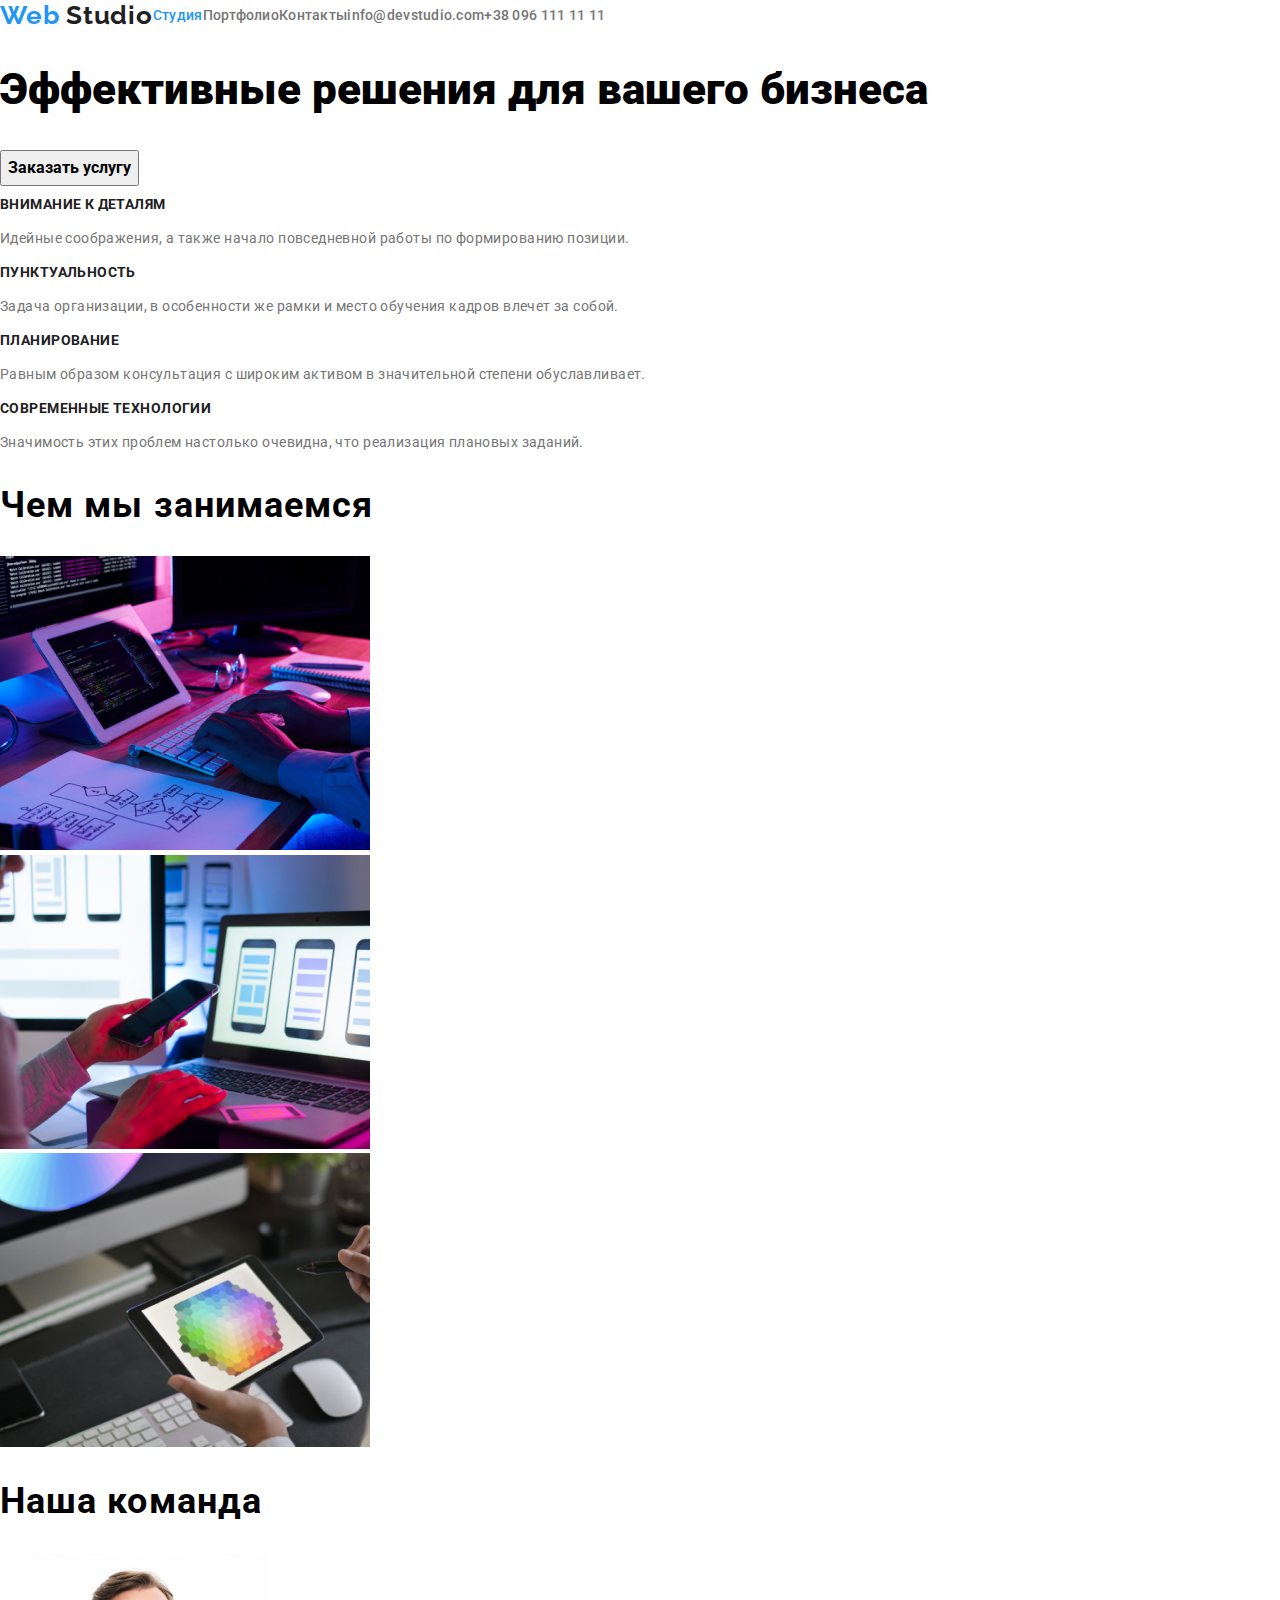
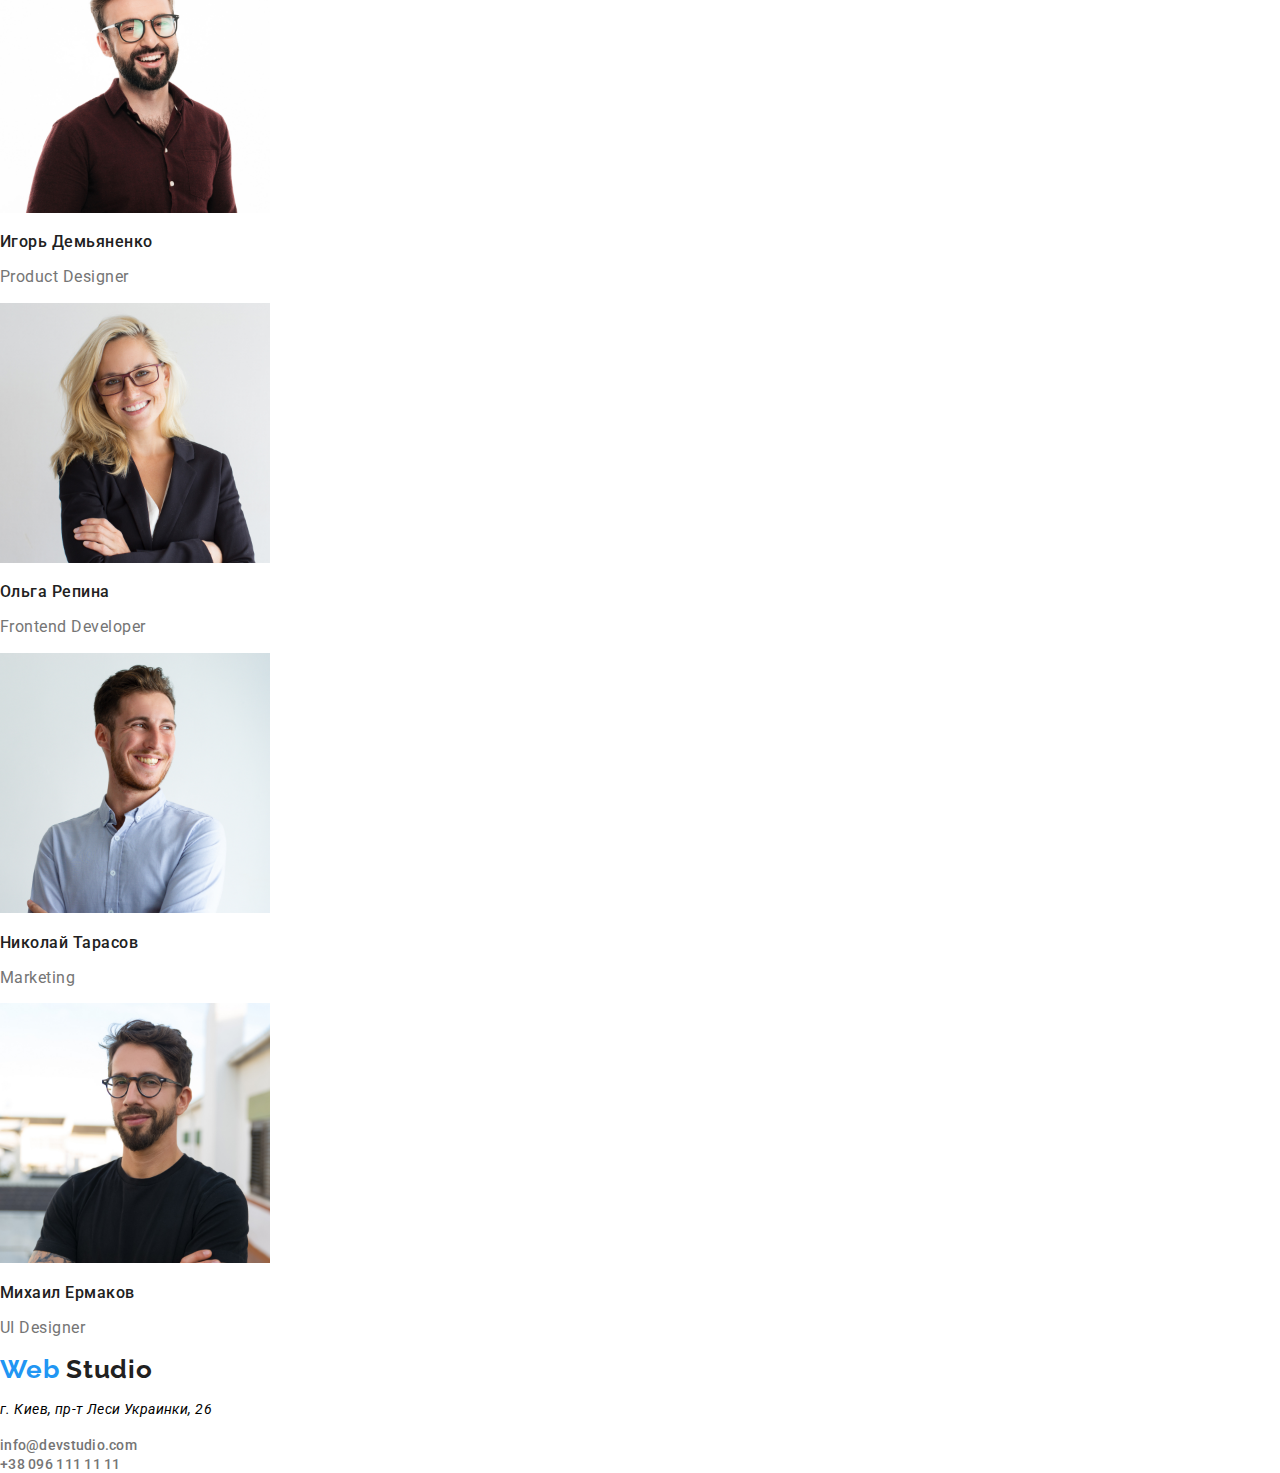
==== index.html @ 4aa6d421 "display:flex" ====
<!DOCTYPE html>
<html lang="ru">
<head>
    <meta charset="UTF-8">
    <meta name="viewport" content="width=device-width, initial-scale=1.0">
    <title lang="en">Webstudio</title>
    <link rel="preconnect" href="https://fonts.gstatic.com">
    <link href="https://fonts.googleapis.com/css2?family=Raleway:wght@700&family=Roboto:wght@100;500;700&display=swap"
    rel="stylesheet">
    <link rel="stylesheet" href="https://cdnjs.cloudflare.com/ajax/libs/modern-normalize/1.0.0/modern-normalize.min.css">
    <link rel="stylesheet" href="./css/styles.css">
</head>
<body class="body">
    
    <header class="header">
    
          <nav class="navigation">
         <a href="./index.html" class="logo"><span class="logo-accent">Web </span>Studio</a> 
        
         <ul class="navigation-list">
            <li class="navigation-list-item">
                <a href="./index.html" class="link current">Студия</a>
            </li>
            <li class="navigation-list-item">
                <a href="./portfolio.html" class="link">Портфолио</a>
            </li>
            <li class="navigation-list-item">
                <a href="Контакты" class="link">Контакты</a>
            </li>
       </ul>
    </nav>
       <address class="address">
            <ul class="address-list">
           <li><a class="header-mail current" href="mailto:info@devstudio.com">info@devstudio.com</a></li>
           <li><a class="header-phone" href="tel:+380961111111">+38 096 111 11 11</a></li>
            </ul>
       </address>
    
    
    </header>
  
    <!-- Герой -->
    <main class="main-page">
        <section class="hero">
            <h1 class="main-title">Эффективные решения для вашего бизнеса</h1>
            <button class="main-btn"  type="button">Заказать услугу</button>
        </section>
        <!-- Особенности-->
        <section class="main-information">
    <ul class="main-info-item">
        <li class="main-info-link">
            <h2 class="main-info-title">Внимание к деталям</h2>
            <p class="main-info-description">Идейные соображения, а также начало повседневной работы по формированию позиции.</p>
        </li>
        <li  class="main-info-link">
        <h2  class="main-info-title">Пунктуальность</h2>
        <p class="main-info-description">Задача организации, в особенности же рамки и место обучения кадров влечет за собой.</p>
        </li>
        <li  class="main-info-link">
            <h2  class="main-info-title">Планирование</h2>
            <p class="main-info-description">Равным образом консультация с широким активом в значительной степени обуславливает.</p>
        </li>
        <li  class="main-info-link">
            <h2  class="main-info-title">Современные технологии</h2>
            <p class="main-info-description">Значимость этих проблем настолько очевидна, что реализация плановых заданий.</p>

        </li>
    </ul>
        </section>
        <section class="about">
            <h2 class="about-title">Чем мы занимаемся</h2>
         <ul class="about-list">
            <li class="about-list-item"> <img  class="about-list-img"   src="./images/img.jpg" alt="человек печатает" width="370">
            </li>
            <li class="about-list-item"> <img  class="about-list-img"   src="./images/box-2.jpg" alt="человек держит телефон" width="370">
            </li>
            <li class="about-list-item"> <img  class="about-list-img"   src="./images/box-3.jpg" alt="планшет" width="370">
            </li>
        </ul>
        </section>
        <section class="team" >
        <h2  class="about-title">Наша команда</h2>
        <ul class="team-list">
            <li class="team-list-item" >
                <img class="team-list-img" src="./images/img11.jpg" alt="Фото Игоря Демьяненко" width="270">
                <h3 class="team-icon">Игорь Демьяненко</h3>
                <p class="team-description"  lang="en">Product Designer</p>
            </li>
            <li class="team-list-item">
                <img  class="team-list-img" src="./images/img-1.jpg" alt="Фото Ольги Репиной" width="270">
                <h3 class="team-icon">Ольга Репина</h3>
                <p class="team-description"  lang="en">Frontend Developer</p>
             </li>
                 
             <li class="team-list-item"> 
                <img  class="team-list-img" src="./images/img-2.jpg" alt="фото Николай Тарасова" width="270">
                <h3 class="team-icon">Николай Тарасов</h3>
                <p class="team-description" lang="en">Marketing</p>
            </li>
            <li class="team-list-item">
            <img  class="team-list-img" src="./images/img-3.jpg" alt="фото Михаила Ермакова" width="270">
            <h3 class="team-icon">Михаил Ермаков</h3>
            <p class="team-description"  lang="en">UI Designer</p>
            </li>
        </ul>
        </section>
    </main>
   <!--Подвал-->
   <footer>
    <a href="./index.html" class="logo"><span class="logo-accent">Web </span>Studio</a>
    <address class="address">
      <ul class="footer-list">
          <li class="footer-list-item">
              <p class="footer-address">г. Киев, пр-т Леси Украинки, 26</p>
          </li>
             <li class="footer-list-item">
                <a class="header-mail" href="mailto:info@devstudio.com">info@devstudio.com</a>
            </li>
            <li class="footer-list-item">
        <a class="header-phone" href="tel:+380961111111">+38 096 111 11 11</a>
            </li>
      </ul>  
    </address>
  </footer> 
</body>
</html>
---- css/styles.css ----
/* .site-nav. link. current { */
:root {
  --main-font: "Roboto", sans-serif;
  --secondary-font: "Raleway", sans-serif;
  --accent-color: #2196f3;
}
ul {
  list-style: none;
  margin: 0;
  padding: 0;
}
a {
  text-decoration: none;
}
.body {
  font-family: var(--main-font);
  font-style: normal;
}

.header {
  display: flex;
  align-items: center;
}
.navigation {
  display: flex;
  align-items: center;
}
.navigation-list,
.address-list {
  display: flex;
}
.navigation-list .link.current {
  color: var(--accent-color);
}

.link,
.header-mail,
.header-phone {
  font-style: normal;
  color: #757575;

  font-weight: 500;
  font-size: 14px;
  line-height: 1.14;
  letter-spacing: 0.02em;
}

.link:hover,
.link:focus,
.header-phone:hover,
.header-phone:focus,
.header-mail:hover,
.header-mail:focus,
.main-btn:hover,
.main-btn:focus {
  color: var(--accent-color);
}

.logo-accent {
  color: var(--accent-color);
}
.logo {
  font-family: var(--secondary-font);
  font-weight: bold;
  font-size: 26px;
  line-height: 1.19;
  color: #212121;
  letter-spacing: 0.03em;
}

/* <=== HERO ===> */

.main-title {
  font-weight: 900;
  font-size: 44px;
  line-height: 1.36;
}

.main-btn {
  font-weight: bold;
  font-size: 16px;
  line-height: 1.87;
}

.main-info-title {
  font-weight: bold;
  font-size: 14px;
  line-height: 1.14;
  letter-spacing: 0.03em;
  text-transform: uppercase;

  color: #212121;
}
.main-info-description {
  font-weight: normal;
  font-size: 14px;
  line-height: 1.71;
  letter-spacing: 0.03em;

  color: #757575;
}
/* <=== our team ===> */
.about-title {
  font-weight: bold;
  font-size: 36px;
  line-height: 1.16;
  letter-spacing: 0.03em;
}
.team-icon {
  font-weight: 500;
  font-size: 16px;
  line-height: 1.18;
  letter-spacing: 0.03em;

  color: #212121;
}
.team-description {
  font-weight: normal;
  font-size: 16px;
  line-height: 1.18;
  letter-spacing: 0.03em;
  color: #757575;
}
/* <=== FOOTER ===> */
.footer-address {
  font-weight: normal;
  font-size: 14px;
  line-height: 1.71;
  letter-spacing: 0.03em;
}
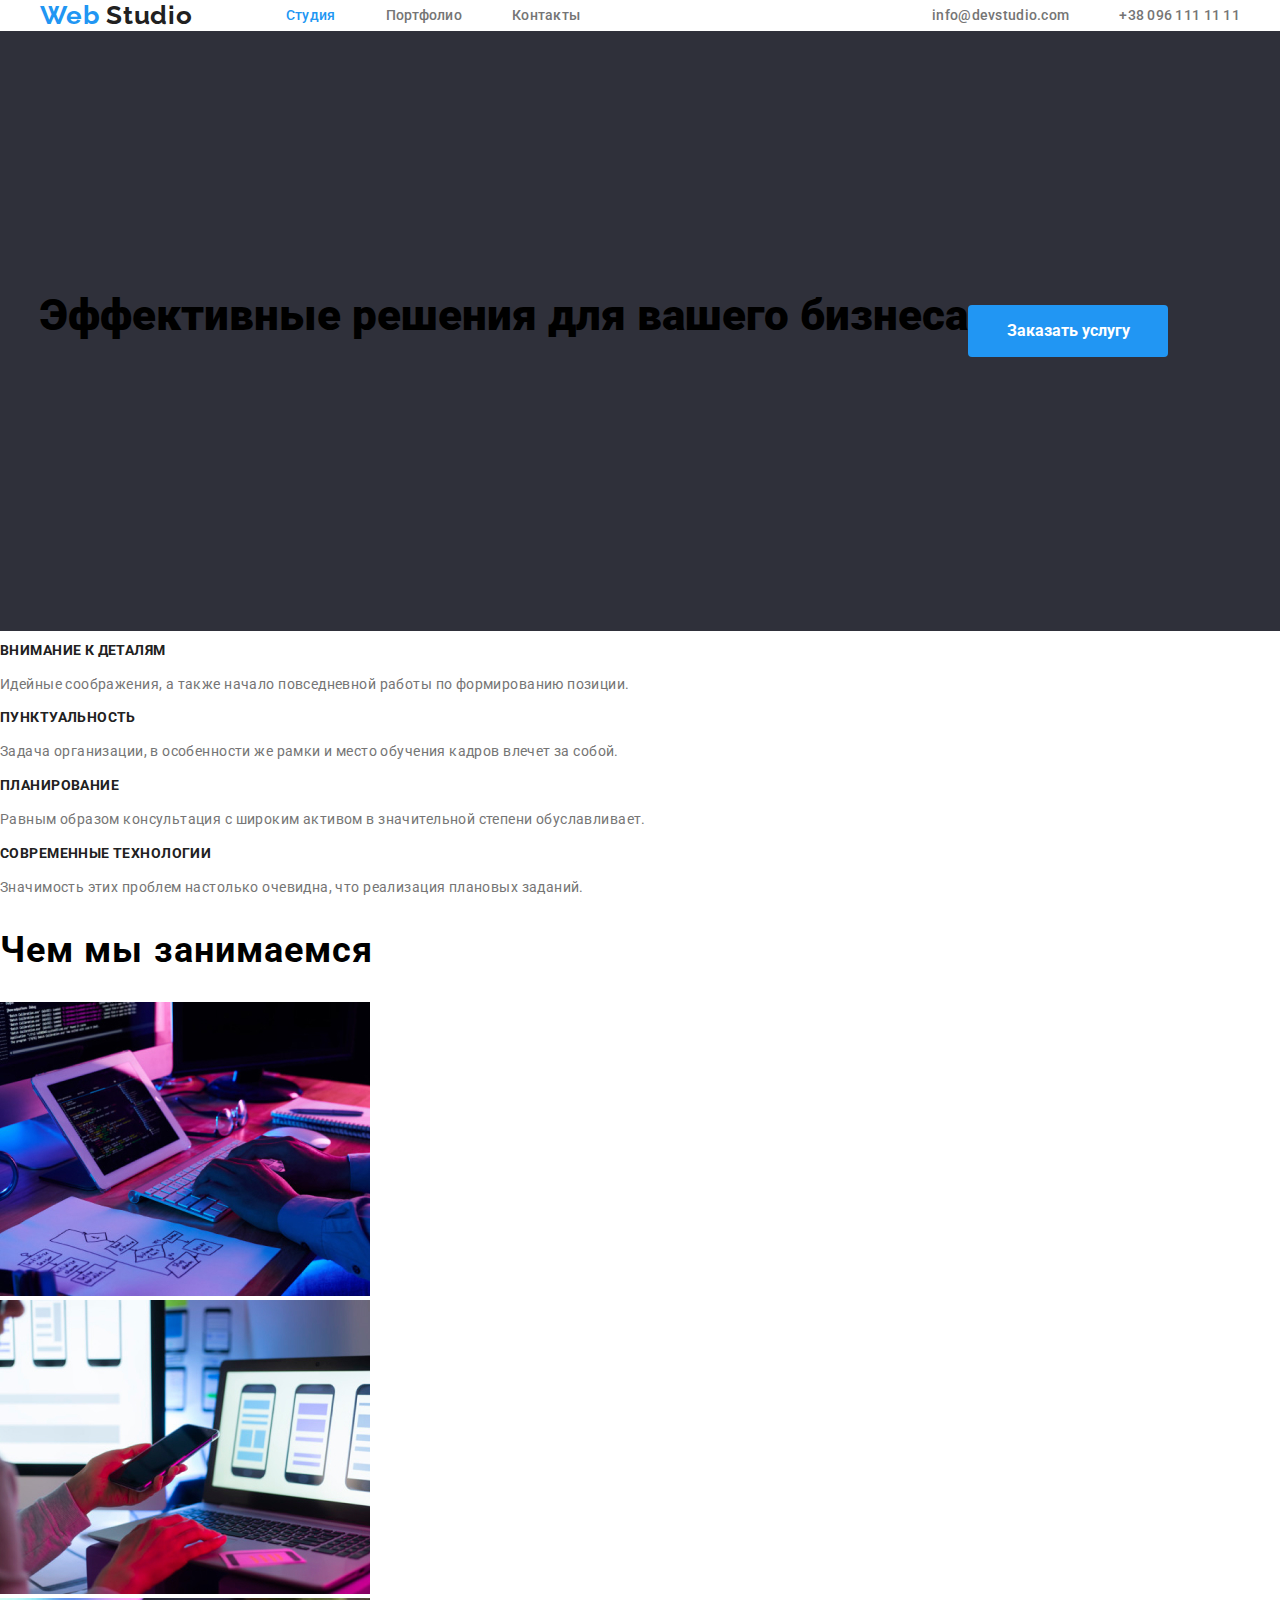
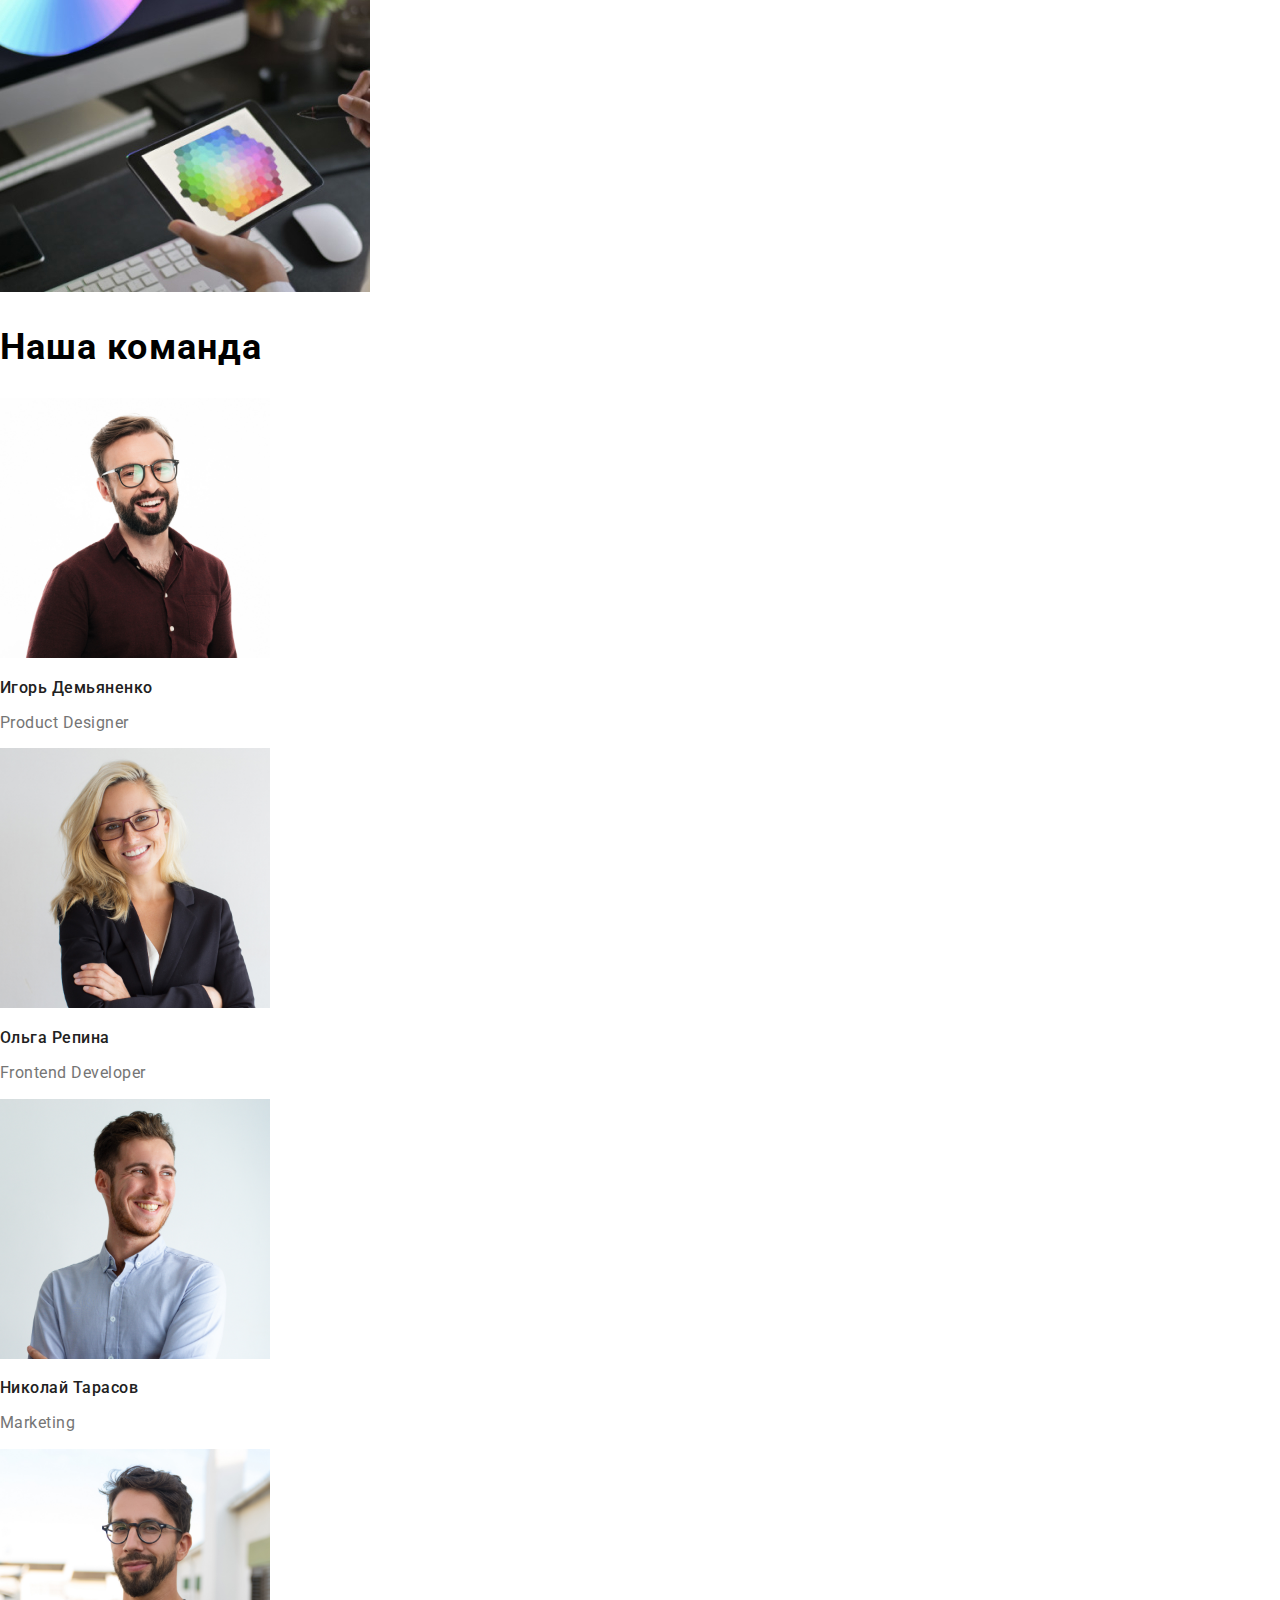
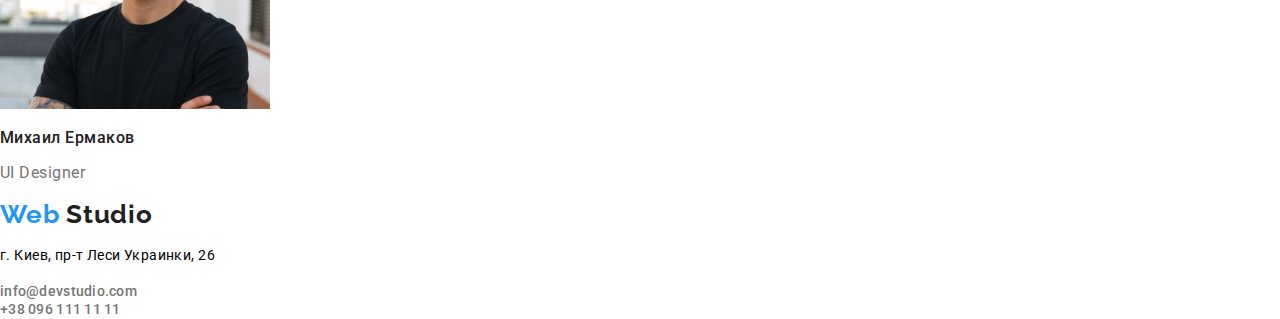
==== commit 198428ad: "шапка студии и портфолио" ====
--- a/index.html
+++ b/index.html
@@ -13,8 +13,8 @@
 <body class="body">
     
     <header class="header">
-    
-          <nav class="navigation">
+    <div class="container">
+          <nav class="navigation ">
          <a href="./index.html" class="logo"><span class="logo-accent">Web </span>Studio</a> 
         
          <ul class="navigation-list">
@@ -29,21 +29,24 @@
             </li>
        </ul>
     </nav>
+    
        <address class="address">
             <ul class="address-list">
-           <li><a class="header-mail current" href="mailto:info@devstudio.com">info@devstudio.com</a></li>
-           <li><a class="header-phone" href="tel:+380961111111">+38 096 111 11 11</a></li>
+           <li class="address-list-item"><a class="header-mail current" href="mailto:info@devstudio.com">info@devstudio.com</a></li>
+           <li class="address-list-item"><a class="header-phone" href="tel:+380961111111">+38 096 111 11 11</a></li>
             </ul>
        </address>
     
-    
+    </div>
     </header>
   
     <!-- Герой -->
     <main class="main-page">
         <section class="hero">
+            <div class="hero container">
             <h1 class="main-title">Эффективные решения для вашего бизнеса</h1>
             <button class="main-btn"  type="button">Заказать услугу</button>
+            </div>
         </section>
         <!-- Особенности-->
         <section class="main-information">
--- a/css/styles.css
+++ b/css/styles.css
@@ -17,20 +17,46 @@
   font-style: normal;
 }
 
+.container {
+  display: flex;
+  align-items: center;
+  min-height: 80x;
+  width: 1230px;
+  padding-left: 15px;
+  padding-right: 15px;
+  margin-left: auto;
+  margin-right: auto;
+}
 .header {
   display: flex;
-  align-items: center;
 }
 .navigation {
   display: flex;
+
   align-items: center;
 }
-.navigation-list,
+.navigation-list {
+  display: flex;
+}
+.navigation-list-item:not(:last-child) {
+  margin-right: 50px;
+}
+
 .address-list {
   display: flex;
 }
+.address {
+  margin-left: auto;
+}
 .navigation-list .link.current {
   color: var(--accent-color);
+}
+.header-mail {
+  margin-right: 50px;
+}
+.navigation-list .link {
+  padding-top: 32px;
+  padding-bottom: 32px;
 }
 
 .link,
@@ -50,9 +76,7 @@
 .header-phone:hover,
 .header-phone:focus,
 .header-mail:hover,
-.header-mail:focus,
-.main-btn:hover,
-.main-btn:focus {
+.header-mail:focus {
   color: var(--accent-color);
 }
 
@@ -66,20 +90,40 @@
   line-height: 1.19;
   color: #212121;
   letter-spacing: 0.03em;
+  margin-right: 93px;
 }
 
 /* <=== HERO ===> */
 
+.hero {
+  background-color: #2f303a;
+  min-height: 600px;
+}
+
 .main-title {
+  margin-top: 0;
+  margin-bottom: 30px;
   font-weight: 900;
   font-size: 44px;
   line-height: 1.36;
 }
 
 .main-btn {
+  display: inline-block;
+  padding: 10px 32px;
+  border-radius: 4px;
+  text-align: center;
   font-weight: bold;
   font-size: 16px;
   line-height: 1.87;
+  background: #2196f3;
+  color: #ffffff;
+  min-width: 200px;
+  border: 1px solid transparent;
+}
+.main-btn:hover,
+.main-btn:focus {
+  border: 1px solid transparent;
 }
 
 .main-info-title {
@@ -124,7 +168,9 @@
 /* <=== FOOTER ===> */
 .footer-address {
   font-weight: normal;
+  font-style: normal;
   font-size: 14px;
   line-height: 1.71;
   letter-spacing: 0.03em;
+  text-decoration: none;
 }
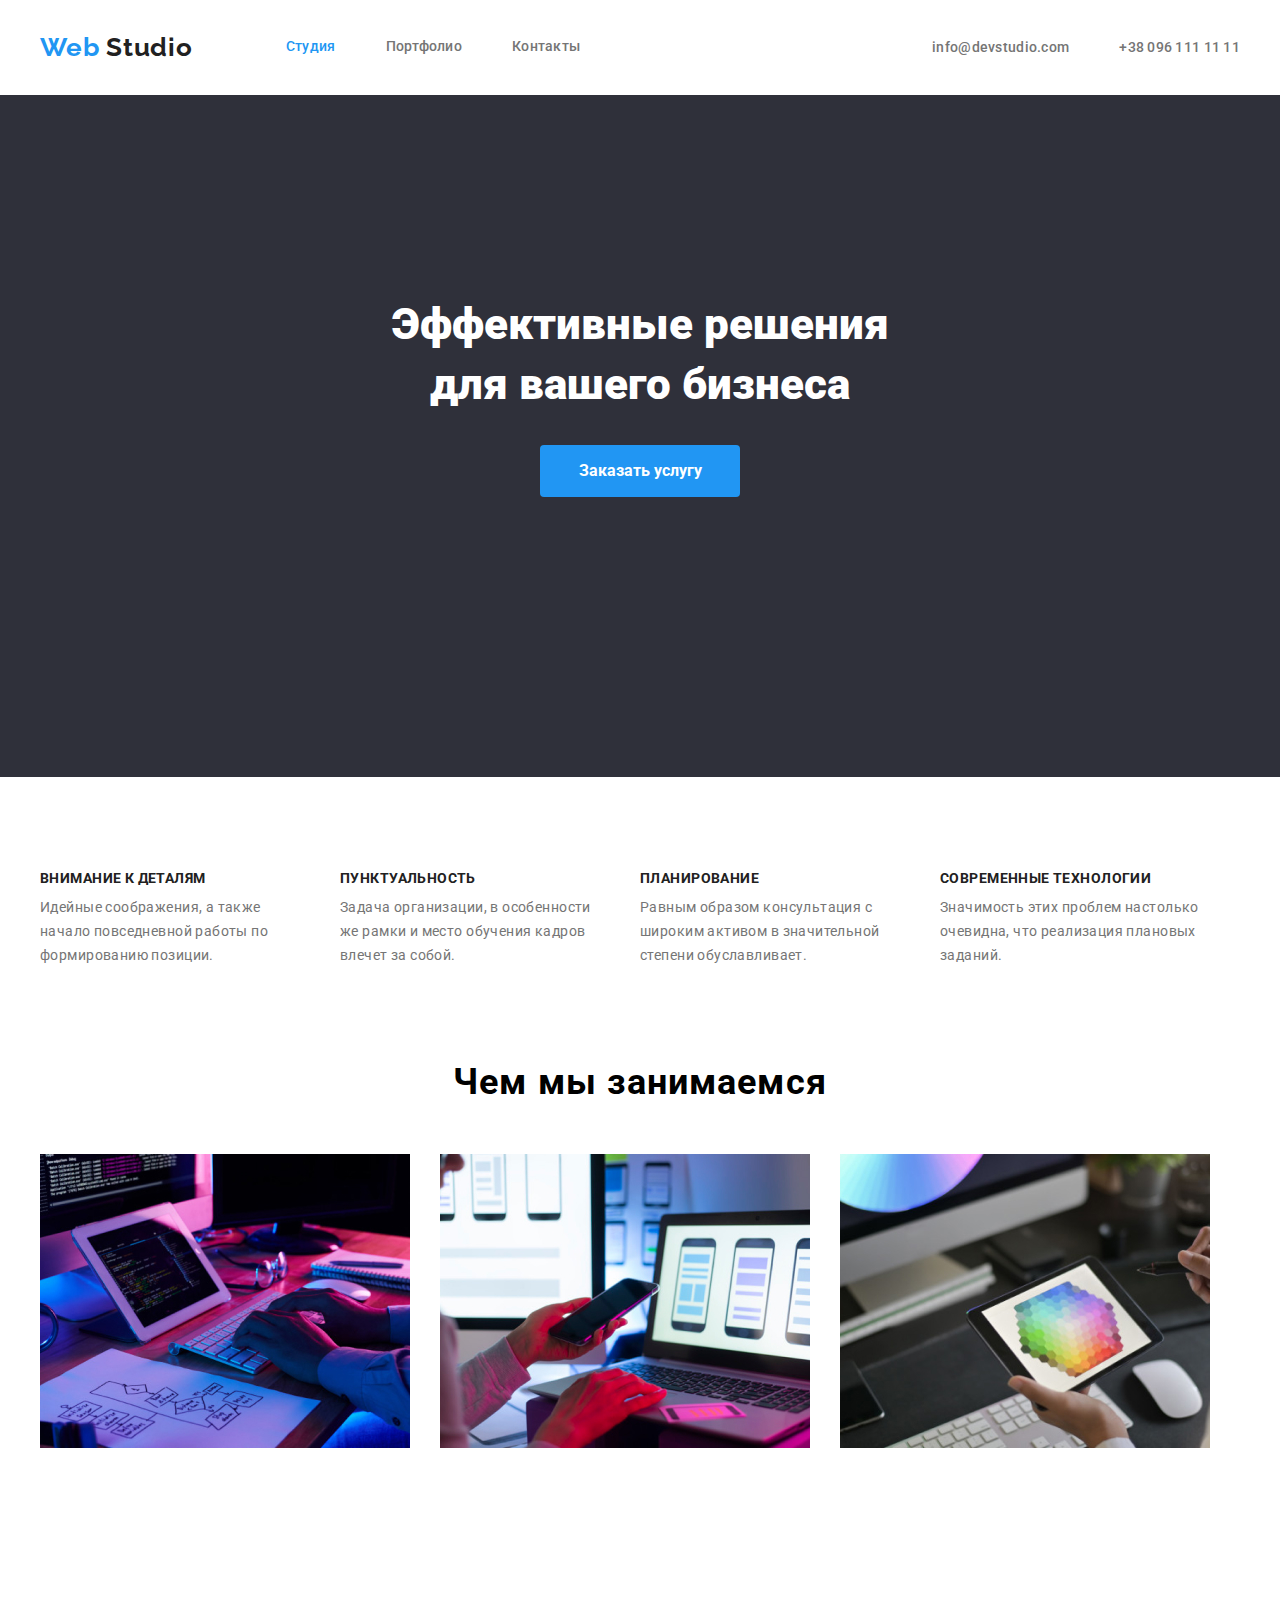
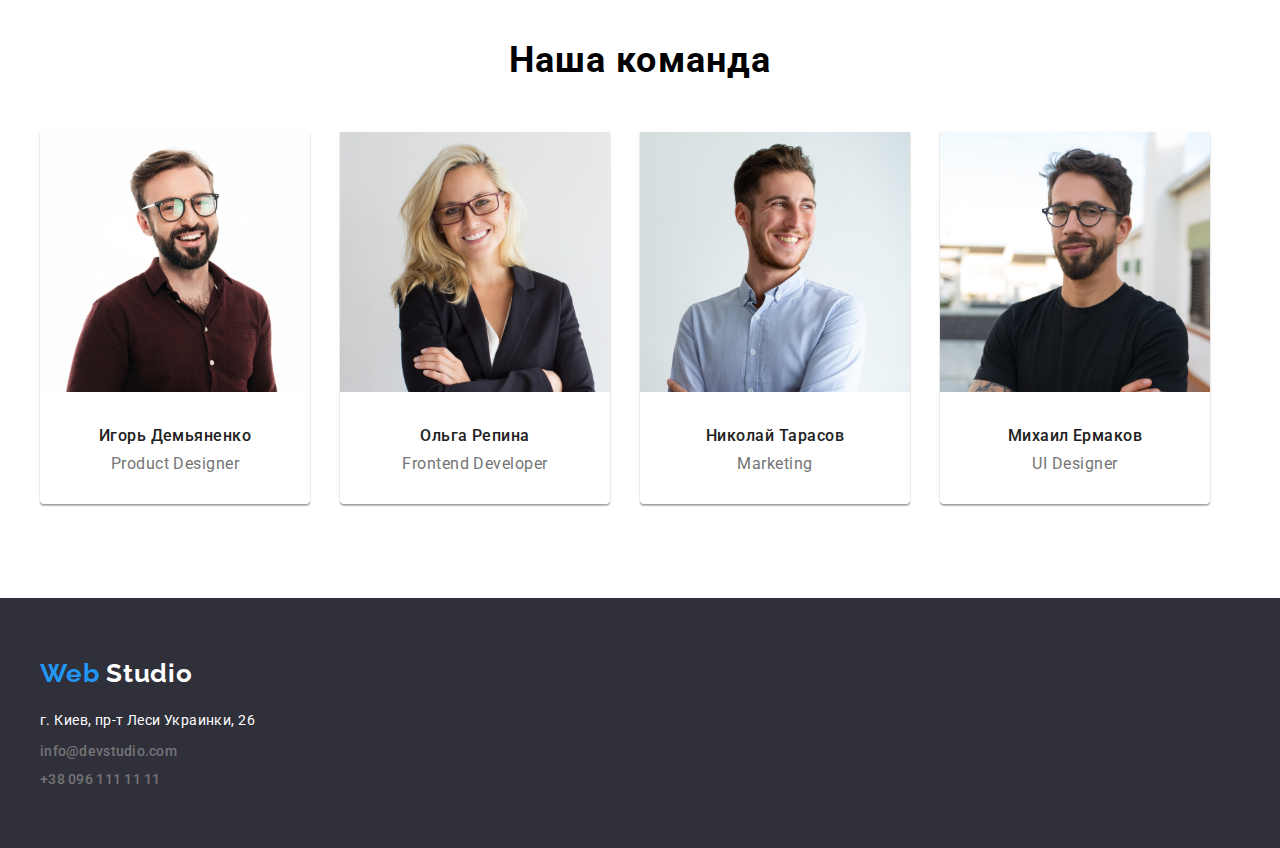
==== commit e6d9d89d: "портфолио" ====
--- a/index.html
+++ b/index.html
@@ -30,10 +30,10 @@
        </ul>
     </nav>
     
-       <address class="address">
-            <ul class="address-list">
-           <li class="address-list-item"><a class="header-mail current" href="mailto:info@devstudio.com">info@devstudio.com</a></li>
-           <li class="address-list-item"><a class="header-phone" href="tel:+380961111111">+38 096 111 11 11</a></li>
+       <address class="top-address">
+            <ul class="top-address-list">
+           <li class="item"><a class="header-mail current" href="mailto:info@devstudio.com">info@devstudio.com</a></li>
+           <li class="item"><a class="header-phone" href="tel:+380961111111">+38 096 111 11 11</a></li>
             </ul>
        </address>
     
@@ -43,13 +43,13 @@
     <!-- Герой -->
     <main class="main-page">
         <section class="hero">
-            <div class="hero container">
-            <h1 class="main-title">Эффективные решения для вашего бизнеса</h1>
+            
+            <h1 class="main-title">Эффективные решения<br> для вашего бизнеса</h1>
             <button class="main-btn"  type="button">Заказать услугу</button>
-            </div>
+           
         </section>
         <!-- Особенности-->
-        <section class="main-information">
+        <section class="main-information container">
     <ul class="main-info-item">
         <li class="main-info-link">
             <h2 class="main-info-title">Внимание к деталям</h2>
@@ -70,20 +70,21 @@
         </li>
     </ul>
         </section>
+        <!-- чем занимаемся-->
         <section class="about">
             <h2 class="about-title">Чем мы занимаемся</h2>
-         <ul class="about-list">
-            <li class="about-list-item"> <img  class="about-list-img"   src="./images/img.jpg" alt="человек печатает" width="370">
+         <ul class="about-list  container">
+            <li class="item"> <img  class="about-list-img"   src="./images/img.jpg" alt="человек печатает" width="370">
             </li>
-            <li class="about-list-item"> <img  class="about-list-img"   src="./images/box-2.jpg" alt="человек держит телефон" width="370">
+            <li class="item"> <img  class="about-list-img"   src="./images/box-2.jpg" alt="человек держит телефон" width="370">
             </li>
-            <li class="about-list-item"> <img  class="about-list-img"   src="./images/box-3.jpg" alt="планшет" width="370">
+            <li class="item"> <img  class="about-list-img"   src="./images/box-3.jpg" alt="планшет" width="370">
             </li>
         </ul>
         </section>
         <section class="team" >
-        <h2  class="about-title">Наша команда</h2>
-        <ul class="team-list">
+        <h2 class="about-title">Наша команда</h2>
+        <ul class="team-list container">
             <li class="team-list-item" >
                 <img class="team-list-img" src="./images/img11.jpg" alt="Фото Игоря Демьяненко" width="270">
                 <h3 class="team-icon">Игорь Демьяненко</h3>
@@ -109,21 +110,23 @@
         </section>
     </main>
    <!--Подвал-->
-   <footer>
-    <a href="./index.html" class="logo"><span class="logo-accent">Web </span>Studio</a>
-    <address class="address">
+   <footer class="footer">
+       <div class=" footer-container">
+    <a href="./index.html" class="logo inverse"><span class="logo-accent">Web </span>Studio</a>
+    <address class="bottom-address">
       <ul class="footer-list">
-          <li class="footer-list-item">
+          <li class="item">
               <p class="footer-address">г. Киев, пр-т Леси Украинки, 26</p>
           </li>
-             <li class="footer-list-item">
+             <li class="item">
                 <a class="header-mail" href="mailto:info@devstudio.com">info@devstudio.com</a>
             </li>
-            <li class="footer-list-item">
+            <li class="item">
         <a class="header-phone" href="tel:+380961111111">+38 096 111 11 11</a>
             </li>
       </ul>  
     </address>
+    </div>
   </footer> 
 </body>
 </html>--- a/css/styles.css
+++ b/css/styles.css
@@ -20,7 +20,6 @@
 .container {
   display: flex;
   align-items: center;
-  min-height: 80x;
   width: 1230px;
   padding-left: 15px;
   padding-right: 15px;
@@ -29,10 +28,12 @@
 }
 .header {
   display: flex;
+  align-items: center;
+  padding-top: 32px;
+  padding-bottom: 32px;
 }
 .navigation {
   display: flex;
-
   align-items: center;
 }
 .navigation-list {
@@ -42,21 +43,24 @@
   margin-right: 50px;
 }
 
-.address-list {
-  display: flex;
-}
-.address {
-  margin-left: auto;
-}
+.top-address-list {
+  display: flex;
+  margin-left: auto;
+}
+.top-address {
+  display: flex;
+  margin-left: auto;
+}
+.top-address-list .item + .item {
+  margin-left: 50px;
+}
+
 .navigation-list .link.current {
   color: var(--accent-color);
 }
-.header-mail {
-  margin-right: 50px;
-}
+
 .navigation-list .link {
-  padding-top: 32px;
-  padding-bottom: 32px;
+  display: block;
 }
 
 .link,
@@ -96,8 +100,12 @@
 /* <=== HERO ===> */
 
 .hero {
+  padding-top: 200px;
+  padding-bottom: 280px;
+
   background-color: #2f303a;
   min-height: 600px;
+  text-align: center;
 }
 
 .main-title {
@@ -106,6 +114,7 @@
   font-weight: 900;
   font-size: 44px;
   line-height: 1.36;
+  color: #ffffff;
 }
 
 .main-btn {
@@ -126,7 +135,24 @@
   border: 1px solid transparent;
 }
 
+/* <=== особенности ===> */
+.main-information {
+  padding-top: 94px;
+  padding-bottom: 94px;
+}
+.main-info-item {
+  display: flex;
+  flex-wrap: wrap;
+}
+.main-info-link {
+  width: 270px;
+}
+.main-info-link:not(:last-child) {
+  margin-right: 30px;
+}
 .main-info-title {
+  margin: 0;
+  margin-bottom: 10px;
   font-weight: bold;
   font-size: 14px;
   line-height: 1.14;
@@ -136,6 +162,7 @@
   color: #212121;
 }
 .main-info-description {
+  margin: 0;
   font-weight: normal;
   font-size: 14px;
   line-height: 1.71;
@@ -143,14 +170,43 @@
 
   color: #757575;
 }
-/* <=== our team ===> */
+
+/* <=== About ===> */
+.about {
+  padding-bottom: 94px;
+}
 .about-title {
+  text-align: center;
+  margin-top: 0;
+  margin-bottom: 50px;
   font-weight: bold;
   font-size: 36px;
   line-height: 1.16;
   letter-spacing: 0.03em;
 }
+.about-list .item + .item {
+  margin-left: 30px;
+}
+
+/* <=== our team ===> */
+
+.team {
+  padding-top: 94px;
+  padding-bottom: 94px;
+}
+.team-list-item {
+  padding-bottom: 30px;
+  border-radius: 0px 0px 4px 4px;
+  box-shadow: 0px 1px 3px rgba(0, 0, 0, 0.12), 0px 1px 1px rgba(0, 0, 0, 0.14),
+    0px 2px 1px rgba(0, 0, 0, 0.2);
+  text-align: center;
+}
+.team-list-item + .team-list-item {
+  margin-left: 30px;
+}
 .team-icon {
+  margin-top: 30px;
+  margin-bottom: 10px;
   font-weight: 500;
   font-size: 16px;
   line-height: 1.18;
@@ -159,6 +215,8 @@
   color: #212121;
 }
 .team-description {
+  margin-top: 0px;
+  margin-bottom: 0px;
   font-weight: normal;
   font-size: 16px;
   line-height: 1.18;
@@ -166,11 +224,35 @@
   color: #757575;
 }
 /* <=== FOOTER ===> */
+.footer {
+  background-color: #2f303a;
+}
+.footer-container {
+  width: 1230px;
+  padding-left: 15px;
+  padding-right: 15px;
+  padding-top: 60px;
+  padding-bottom: 60px;
+  margin-left: auto;
+  margin-right: auto;
+}
+.bottom-address {
+  margin-top: 20px;
+}
+.footer-list .item + .item {
+  margin-top: 9px;
+}
+
+.logo.inverse {
+  color: white;
+}
 .footer-address {
+  margin: 0;
   font-weight: normal;
   font-style: normal;
   font-size: 14px;
   line-height: 1.71;
   letter-spacing: 0.03em;
   text-decoration: none;
-}
+  color: #ffffff;
+}
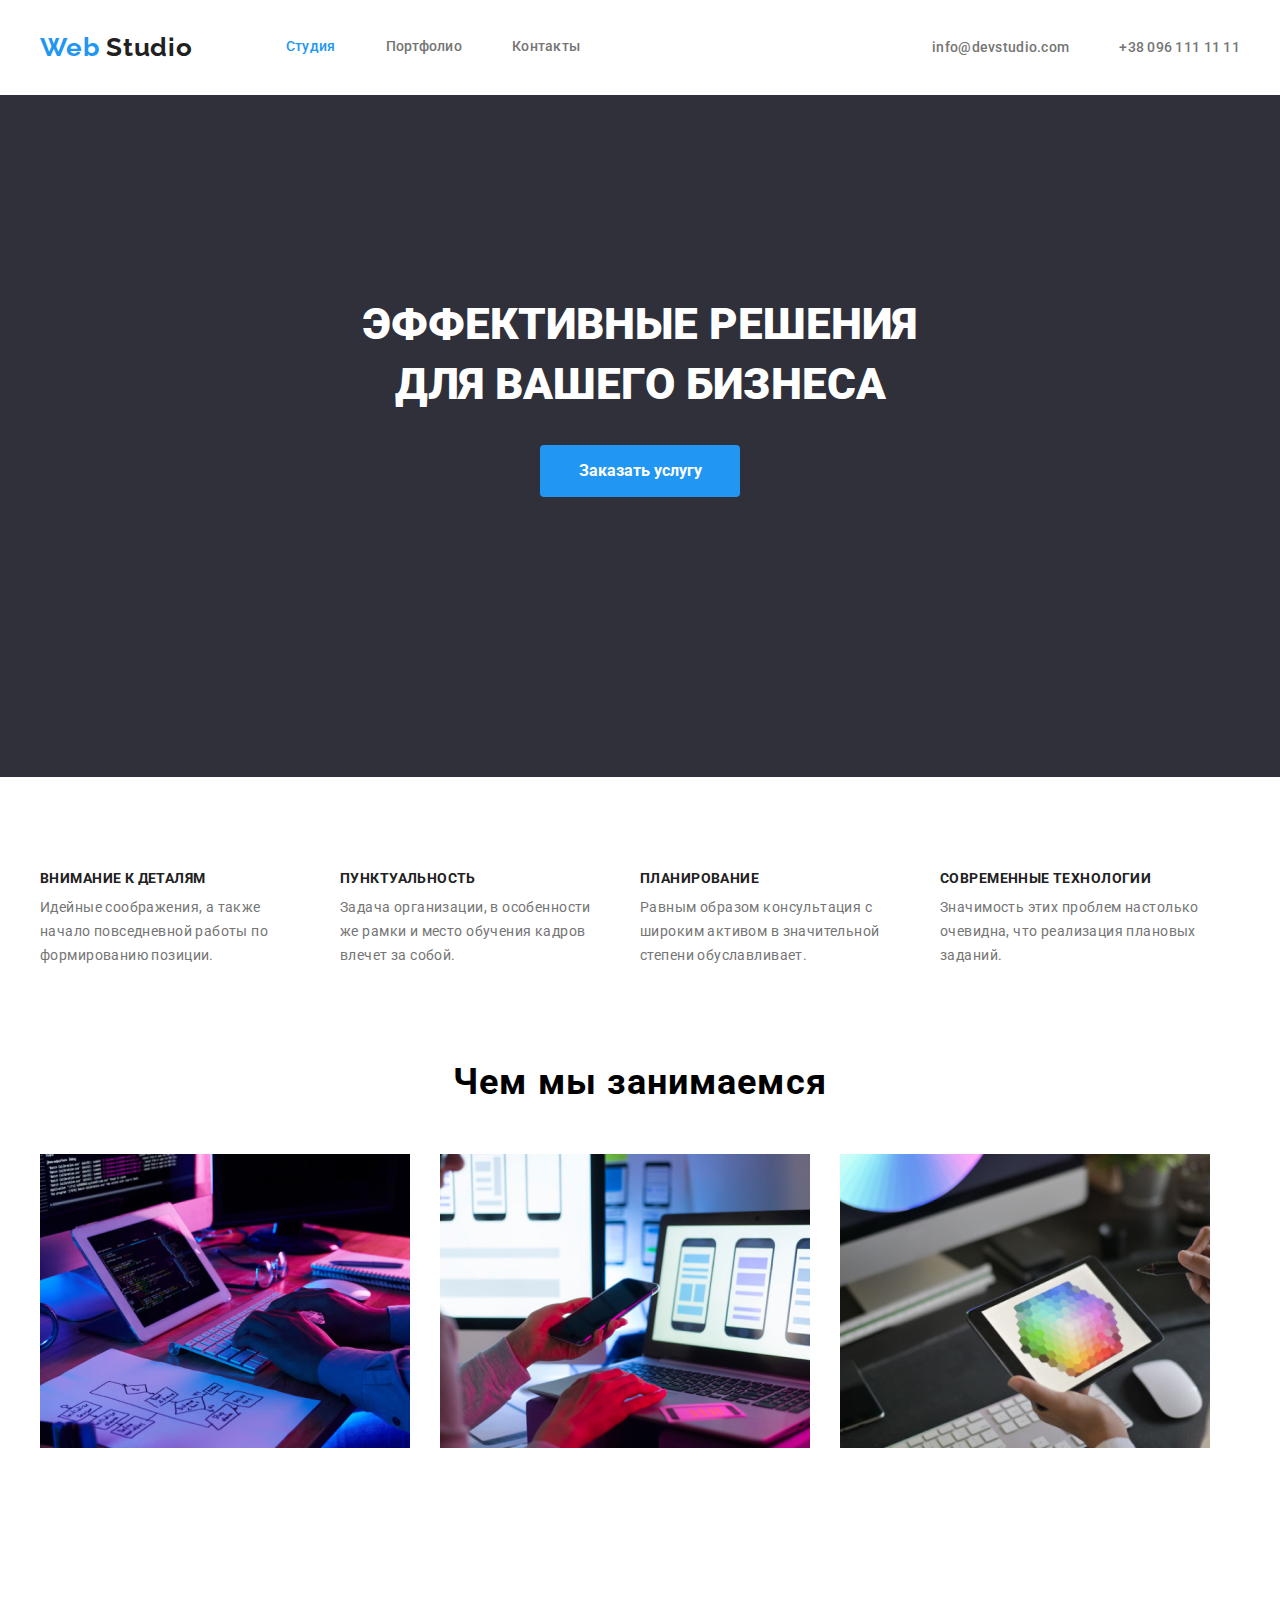
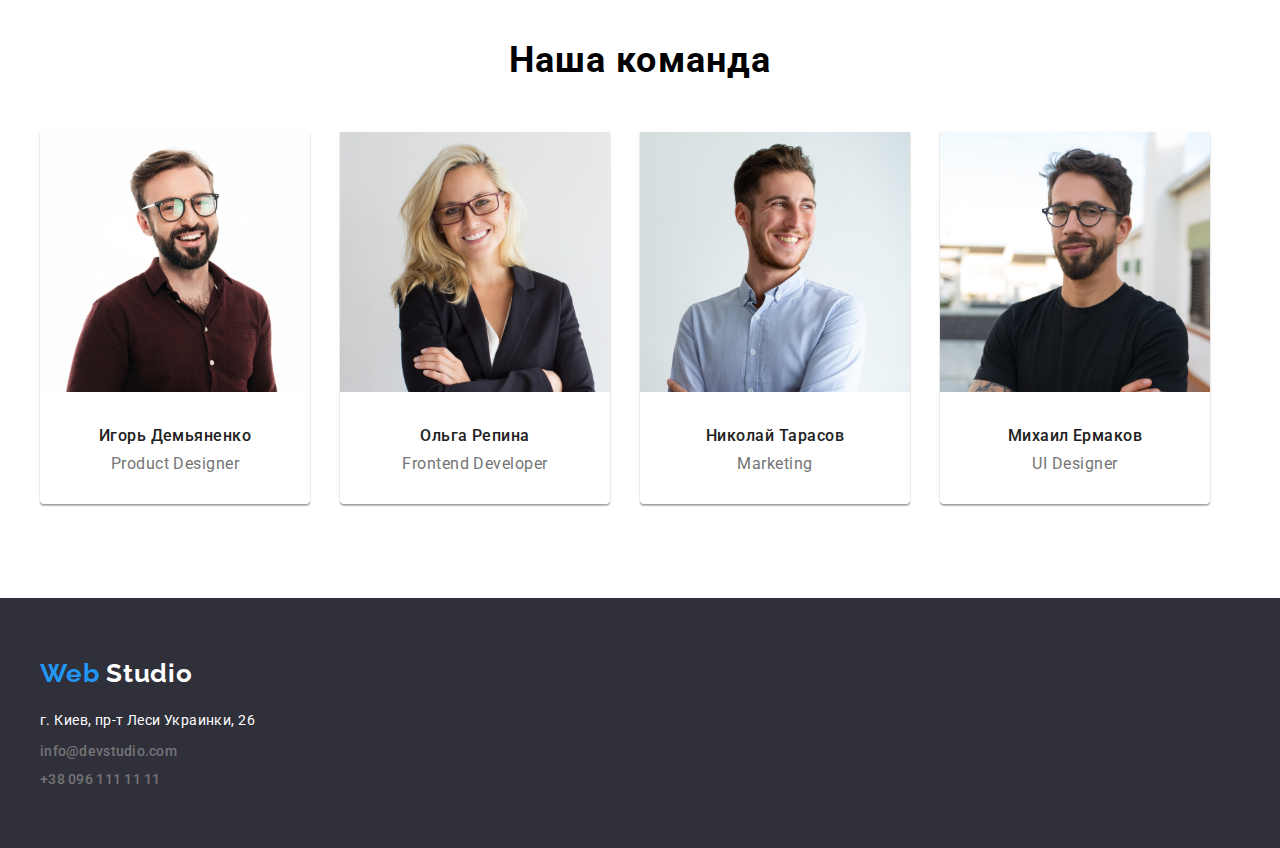
==== commit c2faf8d8: "большые буквы в заголовке" ====
--- a/index.html
+++ b/index.html
@@ -44,7 +44,7 @@
     <main class="main-page">
         <section class="hero">
             
-            <h1 class="main-title">Эффективные решения<br> для вашего бизнеса</h1>
+            <h1 class="main-title">ЭФФЕКТИВНЫЕ РЕШЕНИЯ<br> ДЛЯ ВАШЕГО БИЗНЕСА</h1>
             <button class="main-btn"  type="button">Заказать услугу</button>
            
         </section>
--- a/css/styles.css
+++ b/css/styles.css
@@ -27,8 +27,6 @@
   margin-right: auto;
 }
 .header {
-  display: flex;
-  align-items: center;
   padding-top: 32px;
   padding-bottom: 32px;
 }
@@ -48,7 +46,6 @@
   margin-left: auto;
 }
 .top-address {
-  display: flex;
   margin-left: auto;
 }
 .top-address-list .item + .item {
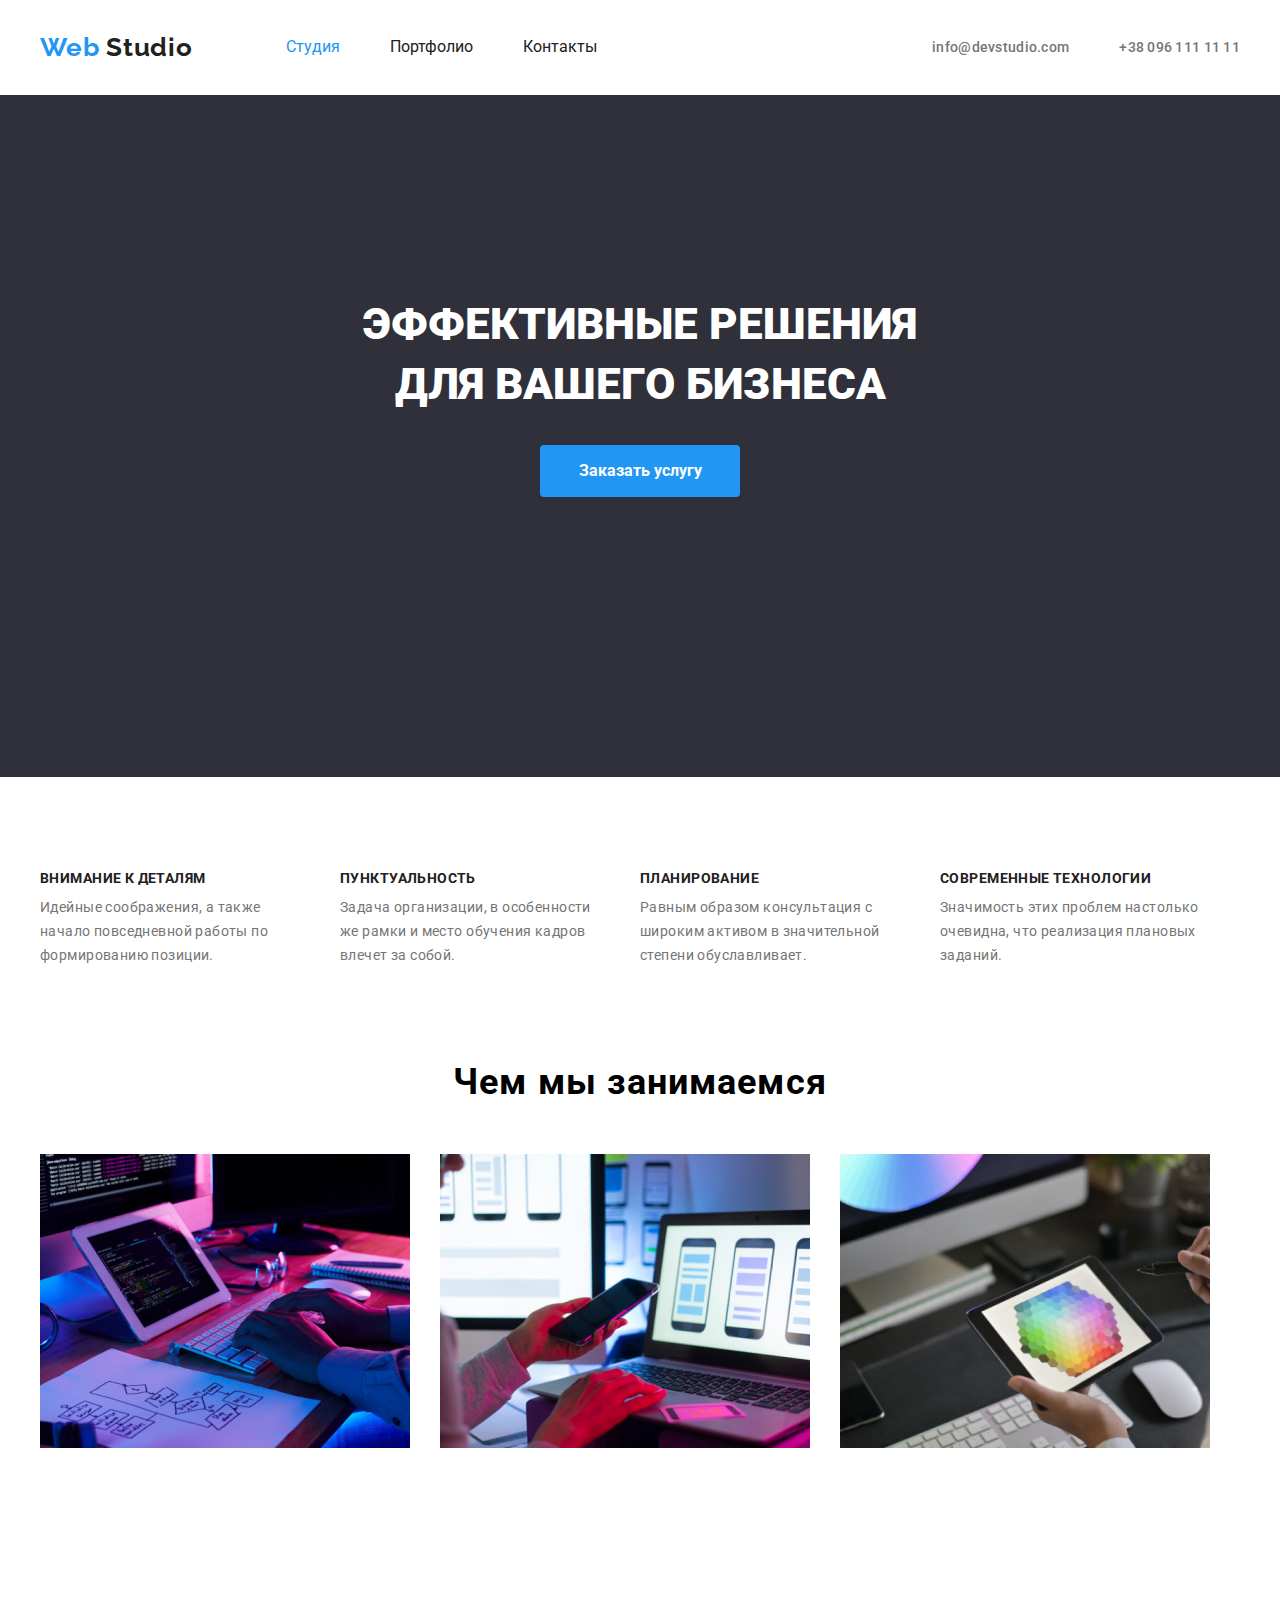
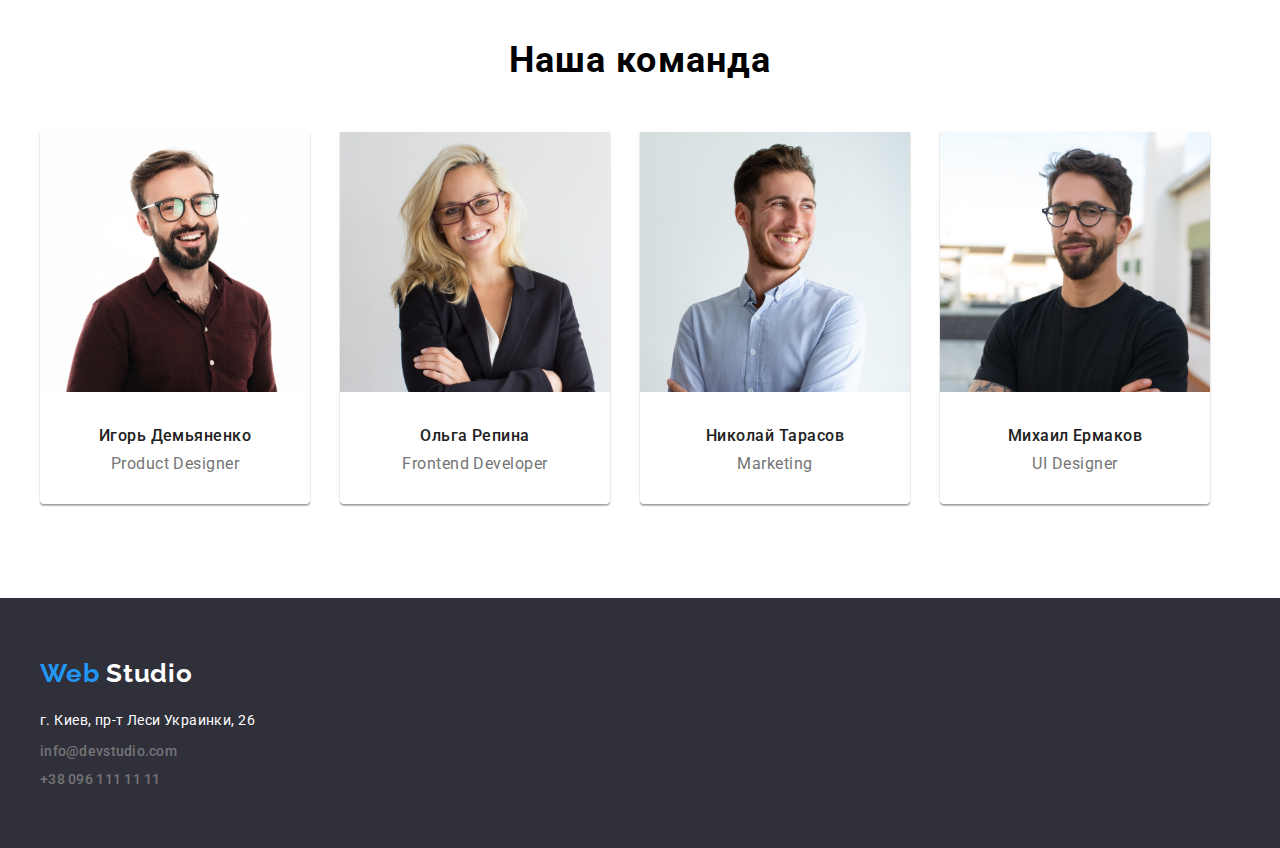
==== commit b43fe579: "исправления ошибок" ====
--- a/index.html
+++ b/index.html
@@ -49,8 +49,9 @@
            
         </section>
         <!-- Особенности-->
-        <section class="main-information container">
-    <ul class="main-info-item">
+        <section class="main-information">
+            <div class="container">   
+         <ul class="main-info-item">
         <li class="main-info-link">
             <h2 class="main-info-title">Внимание к деталям</h2>
             <p class="main-info-description">Идейные соображения, а также начало повседневной работы по формированию позиции.</p>
@@ -69,11 +70,14 @@
 
         </li>
     </ul>
+    </div>
+
         </section>
         <!-- чем занимаемся-->
         <section class="about">
             <h2 class="about-title">Чем мы занимаемся</h2>
-         <ul class="about-list  container">
+         <div class="container">
+            <ul class="about-list">
             <li class="item"> <img  class="about-list-img"   src="./images/img.jpg" alt="человек печатает" width="370">
             </li>
             <li class="item"> <img  class="about-list-img"   src="./images/box-2.jpg" alt="человек держит телефон" width="370">
@@ -81,10 +85,13 @@
             <li class="item"> <img  class="about-list-img"   src="./images/box-3.jpg" alt="планшет" width="370">
             </li>
         </ul>
+        </div>
+        
         </section>
         <section class="team" >
         <h2 class="about-title">Наша команда</h2>
-        <ul class="team-list container">
+        <div class="container">
+        <ul class="team-list">
             <li class="team-list-item" >
                 <img class="team-list-img" src="./images/img11.jpg" alt="Фото Игоря Демьяненко" width="270">
                 <h3 class="team-icon">Игорь Демьяненко</h3>
@@ -107,13 +114,16 @@
             <p class="team-description"  lang="en">UI Designer</p>
             </li>
         </ul>
+        </div>
         </section>
     </main>
    <!--Подвал-->
    <footer class="footer">
-       <div class=" footer-container">
+    <div class="container">
+        <div class="adress-item">
     <a href="./index.html" class="logo inverse"><span class="logo-accent">Web </span>Studio</a>
-    <address class="bottom-address">
+    
+     <address class="bottom-address">
       <ul class="footer-list">
           <li class="item">
               <p class="footer-address">г. Киев, пр-т Леси Украинки, 26</p>
@@ -127,6 +137,7 @@
       </ul>  
     </address>
     </div>
+    </div>
   </footer> 
 </body>
 </html>--- a/css/styles.css
+++ b/css/styles.css
@@ -58,9 +58,9 @@
 
 .navigation-list .link {
   display: block;
-}
-
-.link,
+  color: #212121;
+}
+
 .header-mail,
 .header-phone {
   font-style: normal;
@@ -172,6 +172,9 @@
 .about {
   padding-bottom: 94px;
 }
+.about-list {
+  display: flex;
+}
 .about-title {
   text-align: center;
   margin-top: 0;
@@ -190,6 +193,9 @@
 .team {
   padding-top: 94px;
   padding-bottom: 94px;
+}
+.team-list {
+  display: flex;
 }
 .team-list-item {
   padding-bottom: 30px;
@@ -223,16 +229,10 @@
 /* <=== FOOTER ===> */
 .footer {
   background-color: #2f303a;
-}
-.footer-container {
-  width: 1230px;
-  padding-left: 15px;
-  padding-right: 15px;
   padding-top: 60px;
   padding-bottom: 60px;
-  margin-left: auto;
-  margin-right: auto;
-}
+}
+
 .bottom-address {
   margin-top: 20px;
 }
